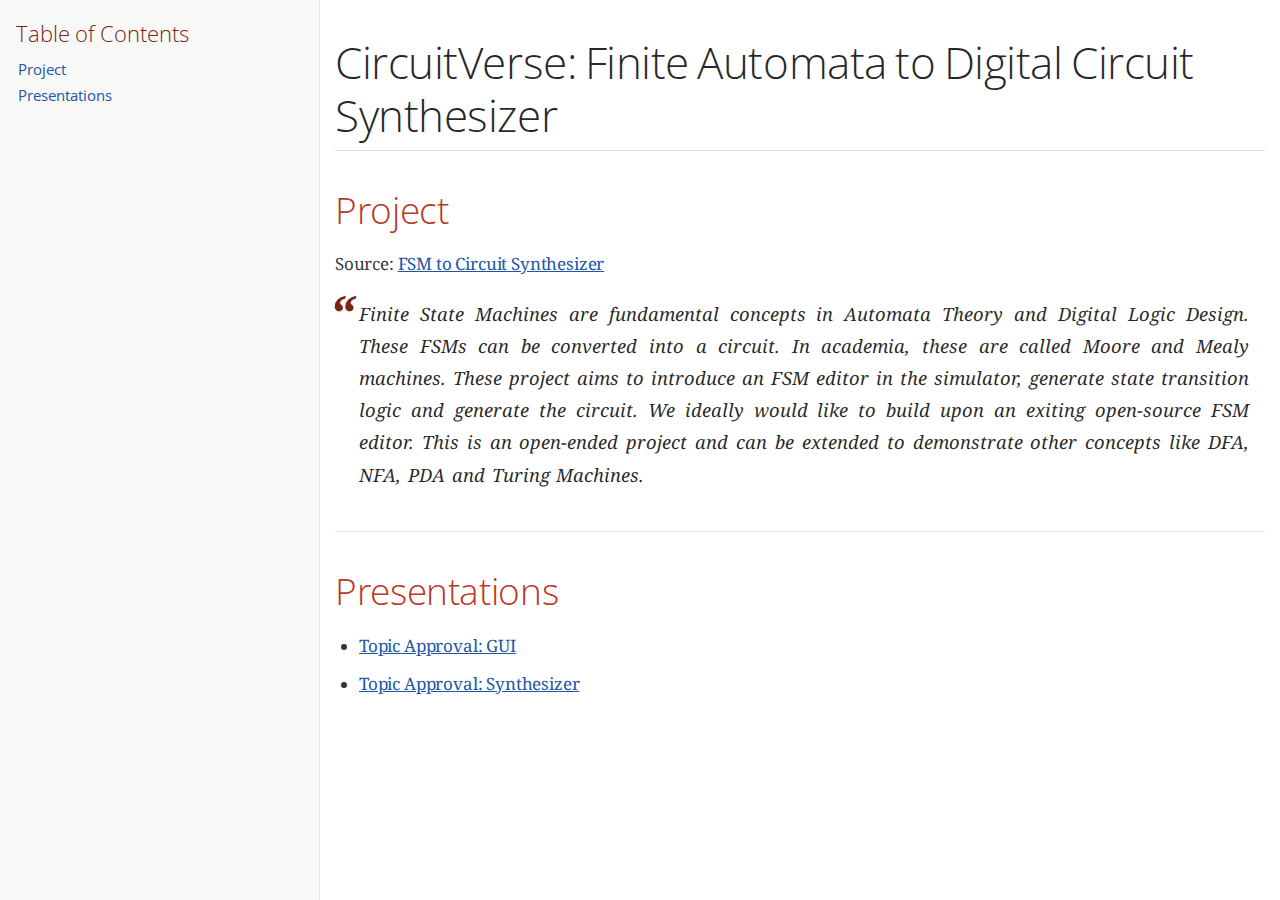
==== index.html @ 6d795ffc "Deploy to pages: 2022-08-02 21:30:14" ====
<!DOCTYPE html>
<html lang="en">
<head>
<meta charset="UTF-8">
<meta http-equiv="X-UA-Compatible" content="IE=edge">
<meta name="viewport" content="width=device-width, initial-scale=1.0">
<meta name="generator" content="Asciidoctor 2.0.17">
<title>CircuitVerse: Finite Automata to Digital Circuit Synthesizer</title>
<link rel="stylesheet" href="https://fonts.googleapis.com/css?family=Open+Sans:300,300italic,400,400italic,600,600italic%7CNoto+Serif:400,400italic,700,700italic%7CDroid+Sans+Mono:400,700">
<style>
/*! Asciidoctor default stylesheet | MIT License | https://asciidoctor.org */
/* Uncomment the following line when using as a custom stylesheet */
/* @import "https://fonts.googleapis.com/css?family=Open+Sans:300,300italic,400,400italic,600,600italic%7CNoto+Serif:400,400italic,700,700italic%7CDroid+Sans+Mono:400,700"; */
html{font-family:sans-serif;-webkit-text-size-adjust:100%}
a{background:none}
a:focus{outline:thin dotted}
a:active,a:hover{outline:0}
h1{font-size:2em;margin:.67em 0}
b,strong{font-weight:bold}
abbr{font-size:.9em}
abbr[title]{cursor:help;border-bottom:1px dotted #dddddf;text-decoration:none}
dfn{font-style:italic}
hr{height:0}
mark{background:#ff0;color:#000}
code,kbd,pre,samp{font-family:monospace;font-size:1em}
pre{white-space:pre-wrap}
q{quotes:"\201C" "\201D" "\2018" "\2019"}
small{font-size:80%}
sub,sup{font-size:75%;line-height:0;position:relative;vertical-align:baseline}
sup{top:-.5em}
sub{bottom:-.25em}
img{border:0}
svg:not(:root){overflow:hidden}
figure{margin:0}
audio,video{display:inline-block}
audio:not([controls]){display:none;height:0}
fieldset{border:1px solid silver;margin:0 2px;padding:.35em .625em .75em}
legend{border:0;padding:0}
button,input,select,textarea{font-family:inherit;font-size:100%;margin:0}
button,input{line-height:normal}
button,select{text-transform:none}
button,html input[type=button],input[type=reset],input[type=submit]{-webkit-appearance:button;cursor:pointer}
button[disabled],html input[disabled]{cursor:default}
input[type=checkbox],input[type=radio]{padding:0}
button::-moz-focus-inner,input::-moz-focus-inner{border:0;padding:0}
textarea{overflow:auto;vertical-align:top}
table{border-collapse:collapse;border-spacing:0}
*,::before,::after{box-sizing:border-box}
html,body{font-size:100%}
body{background:#fff;color:rgba(0,0,0,.8);padding:0;margin:0;font-family:"Noto Serif","DejaVu Serif",serif;line-height:1;position:relative;cursor:auto;-moz-tab-size:4;-o-tab-size:4;tab-size:4;word-wrap:anywhere;-moz-osx-font-smoothing:grayscale;-webkit-font-smoothing:antialiased}
a:hover{cursor:pointer}
img,object,embed{max-width:100%;height:auto}
object,embed{height:100%}
img{-ms-interpolation-mode:bicubic}
.left{float:left!important}
.right{float:right!important}
.text-left{text-align:left!important}
.text-right{text-align:right!important}
.text-center{text-align:center!important}
.text-justify{text-align:justify!important}
.hide{display:none}
img,object,svg{display:inline-block;vertical-align:middle}
textarea{height:auto;min-height:50px}
select{width:100%}
.subheader,.admonitionblock td.content>.title,.audioblock>.title,.exampleblock>.title,.imageblock>.title,.listingblock>.title,.literalblock>.title,.stemblock>.title,.openblock>.title,.paragraph>.title,.quoteblock>.title,table.tableblock>.title,.verseblock>.title,.videoblock>.title,.dlist>.title,.olist>.title,.ulist>.title,.qlist>.title,.hdlist>.title{line-height:1.45;color:#7a2518;font-weight:400;margin-top:0;margin-bottom:.25em}
div,dl,dt,dd,ul,ol,li,h1,h2,h3,#toctitle,.sidebarblock>.content>.title,h4,h5,h6,pre,form,p,blockquote,th,td{margin:0;padding:0}
a{color:#2156a5;text-decoration:underline;line-height:inherit}
a:hover,a:focus{color:#1d4b8f}
a img{border:0}
p{line-height:1.6;margin-bottom:1.25em;text-rendering:optimizeLegibility}
p aside{font-size:.875em;line-height:1.35;font-style:italic}
h1,h2,h3,#toctitle,.sidebarblock>.content>.title,h4,h5,h6{font-family:"Open Sans","DejaVu Sans",sans-serif;font-weight:300;font-style:normal;color:#ba3925;text-rendering:optimizeLegibility;margin-top:1em;margin-bottom:.5em;line-height:1.0125em}
h1 small,h2 small,h3 small,#toctitle small,.sidebarblock>.content>.title small,h4 small,h5 small,h6 small{font-size:60%;color:#e99b8f;line-height:0}
h1{font-size:2.125em}
h2{font-size:1.6875em}
h3,#toctitle,.sidebarblock>.content>.title{font-size:1.375em}
h4,h5{font-size:1.125em}
h6{font-size:1em}
hr{border:solid #dddddf;border-width:1px 0 0;clear:both;margin:1.25em 0 1.1875em}
em,i{font-style:italic;line-height:inherit}
strong,b{font-weight:bold;line-height:inherit}
small{font-size:60%;line-height:inherit}
code{font-family:"Droid Sans Mono","DejaVu Sans Mono",monospace;font-weight:400;color:rgba(0,0,0,.9)}
ul,ol,dl{line-height:1.6;margin-bottom:1.25em;list-style-position:outside;font-family:inherit}
ul,ol{margin-left:1.5em}
ul li ul,ul li ol{margin-left:1.25em;margin-bottom:0}
ul.square li ul,ul.circle li ul,ul.disc li ul{list-style:inherit}
ul.square{list-style-type:square}
ul.circle{list-style-type:circle}
ul.disc{list-style-type:disc}
ol li ul,ol li ol{margin-left:1.25em;margin-bottom:0}
dl dt{margin-bottom:.3125em;font-weight:bold}
dl dd{margin-bottom:1.25em}
blockquote{margin:0 0 1.25em;padding:.5625em 1.25em 0 1.1875em;border-left:1px solid #ddd}
blockquote,blockquote p{line-height:1.6;color:rgba(0,0,0,.85)}
@media screen and (min-width:768px){h1,h2,h3,#toctitle,.sidebarblock>.content>.title,h4,h5,h6{line-height:1.2}
h1{font-size:2.75em}
h2{font-size:2.3125em}
h3,#toctitle,.sidebarblock>.content>.title{font-size:1.6875em}
h4{font-size:1.4375em}}
table{background:#fff;margin-bottom:1.25em;border:1px solid #dedede;word-wrap:normal}
table thead,table tfoot{background:#f7f8f7}
table thead tr th,table thead tr td,table tfoot tr th,table tfoot tr td{padding:.5em .625em .625em;font-size:inherit;color:rgba(0,0,0,.8);text-align:left}
table tr th,table tr td{padding:.5625em .625em;font-size:inherit;color:rgba(0,0,0,.8)}
table tr.even,table tr.alt{background:#f8f8f7}
table thead tr th,table tfoot tr th,table tbody tr td,table tr td,table tfoot tr td{line-height:1.6}
h1,h2,h3,#toctitle,.sidebarblock>.content>.title,h4,h5,h6{line-height:1.2;word-spacing:-.05em}
h1 strong,h2 strong,h3 strong,#toctitle strong,.sidebarblock>.content>.title strong,h4 strong,h5 strong,h6 strong{font-weight:400}
.center{margin-left:auto;margin-right:auto}
.stretch{width:100%}
.clearfix::before,.clearfix::after,.float-group::before,.float-group::after{content:" ";display:table}
.clearfix::after,.float-group::after{clear:both}
:not(pre).nobreak{word-wrap:normal}
:not(pre).nowrap{white-space:nowrap}
:not(pre).pre-wrap{white-space:pre-wrap}
:not(pre):not([class^=L])>code{font-size:.9375em;font-style:normal!important;letter-spacing:0;padding:.1em .5ex;word-spacing:-.15em;background:#f7f7f8;border-radius:4px;line-height:1.45;text-rendering:optimizeSpeed}
pre{color:rgba(0,0,0,.9);font-family:"Droid Sans Mono","DejaVu Sans Mono",monospace;line-height:1.45;text-rendering:optimizeSpeed}
pre code,pre pre{color:inherit;font-size:inherit;line-height:inherit}
pre>code{display:block}
pre.nowrap,pre.nowrap pre{white-space:pre;word-wrap:normal}
em em{font-style:normal}
strong strong{font-weight:400}
.keyseq{color:rgba(51,51,51,.8)}
kbd{font-family:"Droid Sans Mono","DejaVu Sans Mono",monospace;display:inline-block;color:rgba(0,0,0,.8);font-size:.65em;line-height:1.45;background:#f7f7f7;border:1px solid #ccc;border-radius:3px;box-shadow:0 1px 0 rgba(0,0,0,.2),inset 0 0 0 .1em #fff;margin:0 .15em;padding:.2em .5em;vertical-align:middle;position:relative;top:-.1em;white-space:nowrap}
.keyseq kbd:first-child{margin-left:0}
.keyseq kbd:last-child{margin-right:0}
.menuseq,.menuref{color:#000}
.menuseq b:not(.caret),.menuref{font-weight:inherit}
.menuseq{word-spacing:-.02em}
.menuseq b.caret{font-size:1.25em;line-height:.8}
.menuseq i.caret{font-weight:bold;text-align:center;width:.45em}
b.button::before,b.button::after{position:relative;top:-1px;font-weight:400}
b.button::before{content:"[";padding:0 3px 0 2px}
b.button::after{content:"]";padding:0 2px 0 3px}
p a>code:hover{color:rgba(0,0,0,.9)}
#header,#content,#footnotes,#footer{width:100%;margin:0 auto;max-width:62.5em;*zoom:1;position:relative;padding-left:.9375em;padding-right:.9375em}
#header::before,#header::after,#content::before,#content::after,#footnotes::before,#footnotes::after,#footer::before,#footer::after{content:" ";display:table}
#header::after,#content::after,#footnotes::after,#footer::after{clear:both}
#content{margin-top:1.25em}
#content::before{content:none}
#header>h1:first-child{color:rgba(0,0,0,.85);margin-top:2.25rem;margin-bottom:0}
#header>h1:first-child+#toc{margin-top:8px;border-top:1px solid #dddddf}
#header>h1:only-child,body.toc2 #header>h1:nth-last-child(2){border-bottom:1px solid #dddddf;padding-bottom:8px}
#header .details{border-bottom:1px solid #dddddf;line-height:1.45;padding-top:.25em;padding-bottom:.25em;padding-left:.25em;color:rgba(0,0,0,.6);display:flex;flex-flow:row wrap}
#header .details span:first-child{margin-left:-.125em}
#header .details span.email a{color:rgba(0,0,0,.85)}
#header .details br{display:none}
#header .details br+span::before{content:"\00a0\2013\00a0"}
#header .details br+span.author::before{content:"\00a0\22c5\00a0";color:rgba(0,0,0,.85)}
#header .details br+span#revremark::before{content:"\00a0|\00a0"}
#header #revnumber{text-transform:capitalize}
#header #revnumber::after{content:"\00a0"}
#content>h1:first-child:not([class]){color:rgba(0,0,0,.85);border-bottom:1px solid #dddddf;padding-bottom:8px;margin-top:0;padding-top:1rem;margin-bottom:1.25rem}
#toc{border-bottom:1px solid #e7e7e9;padding-bottom:.5em}
#toc>ul{margin-left:.125em}
#toc ul.sectlevel0>li>a{font-style:italic}
#toc ul.sectlevel0 ul.sectlevel1{margin:.5em 0}
#toc ul{font-family:"Open Sans","DejaVu Sans",sans-serif;list-style-type:none}
#toc li{line-height:1.3334;margin-top:.3334em}
#toc a{text-decoration:none}
#toc a:active{text-decoration:underline}
#toctitle{color:#7a2518;font-size:1.2em}
@media screen and (min-width:768px){#toctitle{font-size:1.375em}
body.toc2{padding-left:15em;padding-right:0}
#toc.toc2{margin-top:0!important;background:#f8f8f7;position:fixed;width:15em;left:0;top:0;border-right:1px solid #e7e7e9;border-top-width:0!important;border-bottom-width:0!important;z-index:1000;padding:1.25em 1em;height:100%;overflow:auto}
#toc.toc2 #toctitle{margin-top:0;margin-bottom:.8rem;font-size:1.2em}
#toc.toc2>ul{font-size:.9em;margin-bottom:0}
#toc.toc2 ul ul{margin-left:0;padding-left:1em}
#toc.toc2 ul.sectlevel0 ul.sectlevel1{padding-left:0;margin-top:.5em;margin-bottom:.5em}
body.toc2.toc-right{padding-left:0;padding-right:15em}
body.toc2.toc-right #toc.toc2{border-right-width:0;border-left:1px solid #e7e7e9;left:auto;right:0}}
@media screen and (min-width:1280px){body.toc2{padding-left:20em;padding-right:0}
#toc.toc2{width:20em}
#toc.toc2 #toctitle{font-size:1.375em}
#toc.toc2>ul{font-size:.95em}
#toc.toc2 ul ul{padding-left:1.25em}
body.toc2.toc-right{padding-left:0;padding-right:20em}}
#content #toc{border:1px solid #e0e0dc;margin-bottom:1.25em;padding:1.25em;background:#f8f8f7;border-radius:4px}
#content #toc>:first-child{margin-top:0}
#content #toc>:last-child{margin-bottom:0}
#footer{max-width:none;background:rgba(0,0,0,.8);padding:1.25em}
#footer-text{color:hsla(0,0%,100%,.8);line-height:1.44}
#content{margin-bottom:.625em}
.sect1{padding-bottom:.625em}
@media screen and (min-width:768px){#content{margin-bottom:1.25em}
.sect1{padding-bottom:1.25em}}
.sect1:last-child{padding-bottom:0}
.sect1+.sect1{border-top:1px solid #e7e7e9}
#content h1>a.anchor,h2>a.anchor,h3>a.anchor,#toctitle>a.anchor,.sidebarblock>.content>.title>a.anchor,h4>a.anchor,h5>a.anchor,h6>a.anchor{position:absolute;z-index:1001;width:1.5ex;margin-left:-1.5ex;display:block;text-decoration:none!important;visibility:hidden;text-align:center;font-weight:400}
#content h1>a.anchor::before,h2>a.anchor::before,h3>a.anchor::before,#toctitle>a.anchor::before,.sidebarblock>.content>.title>a.anchor::before,h4>a.anchor::before,h5>a.anchor::before,h6>a.anchor::before{content:"\00A7";font-size:.85em;display:block;padding-top:.1em}
#content h1:hover>a.anchor,#content h1>a.anchor:hover,h2:hover>a.anchor,h2>a.anchor:hover,h3:hover>a.anchor,#toctitle:hover>a.anchor,.sidebarblock>.content>.title:hover>a.anchor,h3>a.anchor:hover,#toctitle>a.anchor:hover,.sidebarblock>.content>.title>a.anchor:hover,h4:hover>a.anchor,h4>a.anchor:hover,h5:hover>a.anchor,h5>a.anchor:hover,h6:hover>a.anchor,h6>a.anchor:hover{visibility:visible}
#content h1>a.link,h2>a.link,h3>a.link,#toctitle>a.link,.sidebarblock>.content>.title>a.link,h4>a.link,h5>a.link,h6>a.link{color:#ba3925;text-decoration:none}
#content h1>a.link:hover,h2>a.link:hover,h3>a.link:hover,#toctitle>a.link:hover,.sidebarblock>.content>.title>a.link:hover,h4>a.link:hover,h5>a.link:hover,h6>a.link:hover{color:#a53221}
details,.audioblock,.imageblock,.literalblock,.listingblock,.stemblock,.videoblock{margin-bottom:1.25em}
details{margin-left:1.25rem}
details>summary{cursor:pointer;display:block;position:relative;line-height:1.6;margin-bottom:.625rem;outline:none;-webkit-tap-highlight-color:transparent}
details>summary::-webkit-details-marker{display:none}
details>summary::before{content:"";border:solid transparent;border-left:solid;border-width:.3em 0 .3em .5em;position:absolute;top:.5em;left:-1.25rem;transform:translateX(15%)}
details[open]>summary::before{border:solid transparent;border-top:solid;border-width:.5em .3em 0;transform:translateY(15%)}
details>summary::after{content:"";width:1.25rem;height:1em;position:absolute;top:.3em;left:-1.25rem}
.admonitionblock td.content>.title,.audioblock>.title,.exampleblock>.title,.imageblock>.title,.listingblock>.title,.literalblock>.title,.stemblock>.title,.openblock>.title,.paragraph>.title,.quoteblock>.title,table.tableblock>.title,.verseblock>.title,.videoblock>.title,.dlist>.title,.olist>.title,.ulist>.title,.qlist>.title,.hdlist>.title{text-rendering:optimizeLegibility;text-align:left;font-family:"Noto Serif","DejaVu Serif",serif;font-size:1rem;font-style:italic}
table.tableblock.fit-content>caption.title{white-space:nowrap;width:0}
.paragraph.lead>p,#preamble>.sectionbody>[class=paragraph]:first-of-type p{font-size:1.21875em;line-height:1.6;color:rgba(0,0,0,.85)}
.admonitionblock>table{border-collapse:separate;border:0;background:none;width:100%}
.admonitionblock>table td.icon{text-align:center;width:80px}
.admonitionblock>table td.icon img{max-width:none}
.admonitionblock>table td.icon .title{font-weight:bold;font-family:"Open Sans","DejaVu Sans",sans-serif;text-transform:uppercase}
.admonitionblock>table td.content{padding-left:1.125em;padding-right:1.25em;border-left:1px solid #dddddf;color:rgba(0,0,0,.6);word-wrap:anywhere}
.admonitionblock>table td.content>:last-child>:last-child{margin-bottom:0}
.exampleblock>.content{border:1px solid #e6e6e6;margin-bottom:1.25em;padding:1.25em;background:#fff;border-radius:4px}
.exampleblock>.content>:first-child{margin-top:0}
.exampleblock>.content>:last-child{margin-bottom:0}
.sidebarblock{border:1px solid #dbdbd6;margin-bottom:1.25em;padding:1.25em;background:#f3f3f2;border-radius:4px}
.sidebarblock>:first-child{margin-top:0}
.sidebarblock>:last-child{margin-bottom:0}
.sidebarblock>.content>.title{color:#7a2518;margin-top:0;text-align:center}
.exampleblock>.content>:last-child>:last-child,.exampleblock>.content .olist>ol>li:last-child>:last-child,.exampleblock>.content .ulist>ul>li:last-child>:last-child,.exampleblock>.content .qlist>ol>li:last-child>:last-child,.sidebarblock>.content>:last-child>:last-child,.sidebarblock>.content .olist>ol>li:last-child>:last-child,.sidebarblock>.content .ulist>ul>li:last-child>:last-child,.sidebarblock>.content .qlist>ol>li:last-child>:last-child{margin-bottom:0}
.literalblock pre,.listingblock>.content>pre{border-radius:4px;overflow-x:auto;padding:1em;font-size:.8125em}
@media screen and (min-width:768px){.literalblock pre,.listingblock>.content>pre{font-size:.90625em}}
@media screen and (min-width:1280px){.literalblock pre,.listingblock>.content>pre{font-size:1em}}
.literalblock pre,.listingblock>.content>pre:not(.highlight),.listingblock>.content>pre[class=highlight],.listingblock>.content>pre[class^="highlight "]{background:#f7f7f8}
.literalblock.output pre{color:#f7f7f8;background:rgba(0,0,0,.9)}
.listingblock>.content{position:relative}
.listingblock code[data-lang]::before{display:none;content:attr(data-lang);position:absolute;font-size:.75em;top:.425rem;right:.5rem;line-height:1;text-transform:uppercase;color:inherit;opacity:.5}
.listingblock:hover code[data-lang]::before{display:block}
.listingblock.terminal pre .command::before{content:attr(data-prompt);padding-right:.5em;color:inherit;opacity:.5}
.listingblock.terminal pre .command:not([data-prompt])::before{content:"$"}
.listingblock pre.highlightjs{padding:0}
.listingblock pre.highlightjs>code{padding:1em;border-radius:4px}
.listingblock pre.prettyprint{border-width:0}
.prettyprint{background:#f7f7f8}
pre.prettyprint .linenums{line-height:1.45;margin-left:2em}
pre.prettyprint li{background:none;list-style-type:inherit;padding-left:0}
pre.prettyprint li code[data-lang]::before{opacity:1}
pre.prettyprint li:not(:first-child) code[data-lang]::before{display:none}
table.linenotable{border-collapse:separate;border:0;margin-bottom:0;background:none}
table.linenotable td[class]{color:inherit;vertical-align:top;padding:0;line-height:inherit;white-space:normal}
table.linenotable td.code{padding-left:.75em}
table.linenotable td.linenos,pre.pygments .linenos{border-right:1px solid;opacity:.35;padding-right:.5em;-webkit-user-select:none;-moz-user-select:none;-ms-user-select:none;user-select:none}
pre.pygments span.linenos{display:inline-block;margin-right:.75em}
.quoteblock{margin:0 1em 1.25em 1.5em;display:table}
.quoteblock:not(.excerpt)>.title{margin-left:-1.5em;margin-bottom:.75em}
.quoteblock blockquote,.quoteblock p{color:rgba(0,0,0,.85);font-size:1.15rem;line-height:1.75;word-spacing:.1em;letter-spacing:0;font-style:italic;text-align:justify}
.quoteblock blockquote{margin:0;padding:0;border:0}
.quoteblock blockquote::before{content:"\201c";float:left;font-size:2.75em;font-weight:bold;line-height:.6em;margin-left:-.6em;color:#7a2518;text-shadow:0 1px 2px rgba(0,0,0,.1)}
.quoteblock blockquote>.paragraph:last-child p{margin-bottom:0}
.quoteblock .attribution{margin-top:.75em;margin-right:.5ex;text-align:right}
.verseblock{margin:0 1em 1.25em}
.verseblock pre{font-family:"Open Sans","DejaVu Sans",sans-serif;font-size:1.15rem;color:rgba(0,0,0,.85);font-weight:300;text-rendering:optimizeLegibility}
.verseblock pre strong{font-weight:400}
.verseblock .attribution{margin-top:1.25rem;margin-left:.5ex}
.quoteblock .attribution,.verseblock .attribution{font-size:.9375em;line-height:1.45;font-style:italic}
.quoteblock .attribution br,.verseblock .attribution br{display:none}
.quoteblock .attribution cite,.verseblock .attribution cite{display:block;letter-spacing:-.025em;color:rgba(0,0,0,.6)}
.quoteblock.abstract blockquote::before,.quoteblock.excerpt blockquote::before,.quoteblock .quoteblock blockquote::before{display:none}
.quoteblock.abstract blockquote,.quoteblock.abstract p,.quoteblock.excerpt blockquote,.quoteblock.excerpt p,.quoteblock .quoteblock blockquote,.quoteblock .quoteblock p{line-height:1.6;word-spacing:0}
.quoteblock.abstract{margin:0 1em 1.25em;display:block}
.quoteblock.abstract>.title{margin:0 0 .375em;font-size:1.15em;text-align:center}
.quoteblock.excerpt>blockquote,.quoteblock .quoteblock{padding:0 0 .25em 1em;border-left:.25em solid #dddddf}
.quoteblock.excerpt,.quoteblock .quoteblock{margin-left:0}
.quoteblock.excerpt blockquote,.quoteblock.excerpt p,.quoteblock .quoteblock blockquote,.quoteblock .quoteblock p{color:inherit;font-size:1.0625rem}
.quoteblock.excerpt .attribution,.quoteblock .quoteblock .attribution{color:inherit;font-size:.85rem;text-align:left;margin-right:0}
p.tableblock:last-child{margin-bottom:0}
td.tableblock>.content{margin-bottom:1.25em;word-wrap:anywhere}
td.tableblock>.content>:last-child{margin-bottom:-1.25em}
table.tableblock,th.tableblock,td.tableblock{border:0 solid #dedede}
table.grid-all>*>tr>*{border-width:1px}
table.grid-cols>*>tr>*{border-width:0 1px}
table.grid-rows>*>tr>*{border-width:1px 0}
table.frame-all{border-width:1px}
table.frame-ends{border-width:1px 0}
table.frame-sides{border-width:0 1px}
table.frame-none>colgroup+*>:first-child>*,table.frame-sides>colgroup+*>:first-child>*{border-top-width:0}
table.frame-none>:last-child>:last-child>*,table.frame-sides>:last-child>:last-child>*{border-bottom-width:0}
table.frame-none>*>tr>:first-child,table.frame-ends>*>tr>:first-child{border-left-width:0}
table.frame-none>*>tr>:last-child,table.frame-ends>*>tr>:last-child{border-right-width:0}
table.stripes-all>*>tr,table.stripes-odd>*>tr:nth-of-type(odd),table.stripes-even>*>tr:nth-of-type(even),table.stripes-hover>*>tr:hover{background:#f8f8f7}
th.halign-left,td.halign-left{text-align:left}
th.halign-right,td.halign-right{text-align:right}
th.halign-center,td.halign-center{text-align:center}
th.valign-top,td.valign-top{vertical-align:top}
th.valign-bottom,td.valign-bottom{vertical-align:bottom}
th.valign-middle,td.valign-middle{vertical-align:middle}
table thead th,table tfoot th{font-weight:bold}
tbody tr th{background:#f7f8f7}
tbody tr th,tbody tr th p,tfoot tr th,tfoot tr th p{color:rgba(0,0,0,.8);font-weight:bold}
p.tableblock>code:only-child{background:none;padding:0}
p.tableblock{font-size:1em}
ol{margin-left:1.75em}
ul li ol{margin-left:1.5em}
dl dd{margin-left:1.125em}
dl dd:last-child,dl dd:last-child>:last-child{margin-bottom:0}
li p,ul dd,ol dd,.olist .olist,.ulist .ulist,.ulist .olist,.olist .ulist{margin-bottom:.625em}
ul.checklist,ul.none,ol.none,ul.no-bullet,ol.no-bullet,ol.unnumbered,ul.unstyled,ol.unstyled{list-style-type:none}
ul.no-bullet,ol.no-bullet,ol.unnumbered{margin-left:.625em}
ul.unstyled,ol.unstyled{margin-left:0}
li>p:empty:only-child::before{content:"";display:inline-block}
ul.checklist>li>p:first-child{margin-left:-1em}
ul.checklist>li>p:first-child>.fa-square-o:first-child,ul.checklist>li>p:first-child>.fa-check-square-o:first-child{width:1.25em;font-size:.8em;position:relative;bottom:.125em}
ul.checklist>li>p:first-child>input[type=checkbox]:first-child{margin-right:.25em}
ul.inline{display:flex;flex-flow:row wrap;list-style:none;margin:0 0 .625em -1.25em}
ul.inline>li{margin-left:1.25em}
.unstyled dl dt{font-weight:400;font-style:normal}
ol.arabic{list-style-type:decimal}
ol.decimal{list-style-type:decimal-leading-zero}
ol.loweralpha{list-style-type:lower-alpha}
ol.upperalpha{list-style-type:upper-alpha}
ol.lowerroman{list-style-type:lower-roman}
ol.upperroman{list-style-type:upper-roman}
ol.lowergreek{list-style-type:lower-greek}
.hdlist>table,.colist>table{border:0;background:none}
.hdlist>table>tbody>tr,.colist>table>tbody>tr{background:none}
td.hdlist1,td.hdlist2{vertical-align:top;padding:0 .625em}
td.hdlist1{font-weight:bold;padding-bottom:1.25em}
td.hdlist2{word-wrap:anywhere}
.literalblock+.colist,.listingblock+.colist{margin-top:-.5em}
.colist td:not([class]):first-child{padding:.4em .75em 0;line-height:1;vertical-align:top}
.colist td:not([class]):first-child img{max-width:none}
.colist td:not([class]):last-child{padding:.25em 0}
.thumb,.th{line-height:0;display:inline-block;border:4px solid #fff;box-shadow:0 0 0 1px #ddd}
.imageblock.left{margin:.25em .625em 1.25em 0}
.imageblock.right{margin:.25em 0 1.25em .625em}
.imageblock>.title{margin-bottom:0}
.imageblock.thumb,.imageblock.th{border-width:6px}
.imageblock.thumb>.title,.imageblock.th>.title{padding:0 .125em}
.image.left,.image.right{margin-top:.25em;margin-bottom:.25em;display:inline-block;line-height:0}
.image.left{margin-right:.625em}
.image.right{margin-left:.625em}
a.image{text-decoration:none;display:inline-block}
a.image object{pointer-events:none}
sup.footnote,sup.footnoteref{font-size:.875em;position:static;vertical-align:super}
sup.footnote a,sup.footnoteref a{text-decoration:none}
sup.footnote a:active,sup.footnoteref a:active{text-decoration:underline}
#footnotes{padding-top:.75em;padding-bottom:.75em;margin-bottom:.625em}
#footnotes hr{width:20%;min-width:6.25em;margin:-.25em 0 .75em;border-width:1px 0 0}
#footnotes .footnote{padding:0 .375em 0 .225em;line-height:1.3334;font-size:.875em;margin-left:1.2em;margin-bottom:.2em}
#footnotes .footnote a:first-of-type{font-weight:bold;text-decoration:none;margin-left:-1.05em}
#footnotes .footnote:last-of-type{margin-bottom:0}
#content #footnotes{margin-top:-.625em;margin-bottom:0;padding:.75em 0}
div.unbreakable{page-break-inside:avoid}
.big{font-size:larger}
.small{font-size:smaller}
.underline{text-decoration:underline}
.overline{text-decoration:overline}
.line-through{text-decoration:line-through}
.aqua{color:#00bfbf}
.aqua-background{background:#00fafa}
.black{color:#000}
.black-background{background:#000}
.blue{color:#0000bf}
.blue-background{background:#0000fa}
.fuchsia{color:#bf00bf}
.fuchsia-background{background:#fa00fa}
.gray{color:#606060}
.gray-background{background:#7d7d7d}
.green{color:#006000}
.green-background{background:#007d00}
.lime{color:#00bf00}
.lime-background{background:#00fa00}
.maroon{color:#600000}
.maroon-background{background:#7d0000}
.navy{color:#000060}
.navy-background{background:#00007d}
.olive{color:#606000}
.olive-background{background:#7d7d00}
.purple{color:#600060}
.purple-background{background:#7d007d}
.red{color:#bf0000}
.red-background{background:#fa0000}
.silver{color:#909090}
.silver-background{background:#bcbcbc}
.teal{color:#006060}
.teal-background{background:#007d7d}
.white{color:#bfbfbf}
.white-background{background:#fafafa}
.yellow{color:#bfbf00}
.yellow-background{background:#fafa00}
span.icon>.fa{cursor:default}
a span.icon>.fa{cursor:inherit}
.admonitionblock td.icon [class^="fa icon-"]{font-size:2.5em;text-shadow:1px 1px 2px rgba(0,0,0,.5);cursor:default}
.admonitionblock td.icon .icon-note::before{content:"\f05a";color:#19407c}
.admonitionblock td.icon .icon-tip::before{content:"\f0eb";text-shadow:1px 1px 2px rgba(155,155,0,.8);color:#111}
.admonitionblock td.icon .icon-warning::before{content:"\f071";color:#bf6900}
.admonitionblock td.icon .icon-caution::before{content:"\f06d";color:#bf3400}
.admonitionblock td.icon .icon-important::before{content:"\f06a";color:#bf0000}
.conum[data-value]{display:inline-block;color:#fff!important;background:rgba(0,0,0,.8);border-radius:50%;text-align:center;font-size:.75em;width:1.67em;height:1.67em;line-height:1.67em;font-family:"Open Sans","DejaVu Sans",sans-serif;font-style:normal;font-weight:bold}
.conum[data-value] *{color:#fff!important}
.conum[data-value]+b{display:none}
.conum[data-value]::after{content:attr(data-value)}
pre .conum[data-value]{position:relative;top:-.125em}
b.conum *{color:inherit!important}
.conum:not([data-value]):empty{display:none}
dt,th.tableblock,td.content,div.footnote{text-rendering:optimizeLegibility}
h1,h2,p,td.content,span.alt,summary{letter-spacing:-.01em}
p strong,td.content strong,div.footnote strong{letter-spacing:-.005em}
p,blockquote,dt,td.content,span.alt,summary{font-size:1.0625rem}
p{margin-bottom:1.25rem}
.sidebarblock p,.sidebarblock dt,.sidebarblock td.content,p.tableblock{font-size:1em}
.exampleblock>.content{background:#fffef7;border-color:#e0e0dc;box-shadow:0 1px 4px #e0e0dc}
.print-only{display:none!important}
@page{margin:1.25cm .75cm}
@media print{*{box-shadow:none!important;text-shadow:none!important}
html{font-size:80%}
a{color:inherit!important;text-decoration:underline!important}
a.bare,a[href^="#"],a[href^="mailto:"]{text-decoration:none!important}
a[href^="http:"]:not(.bare)::after,a[href^="https:"]:not(.bare)::after{content:"(" attr(href) ")";display:inline-block;font-size:.875em;padding-left:.25em}
abbr[title]{border-bottom:1px dotted}
abbr[title]::after{content:" (" attr(title) ")"}
pre,blockquote,tr,img,object,svg{page-break-inside:avoid}
thead{display:table-header-group}
svg{max-width:100%}
p,blockquote,dt,td.content{font-size:1em;orphans:3;widows:3}
h2,h3,#toctitle,.sidebarblock>.content>.title{page-break-after:avoid}
#header,#content,#footnotes,#footer{max-width:none}
#toc,.sidebarblock,.exampleblock>.content{background:none!important}
#toc{border-bottom:1px solid #dddddf!important;padding-bottom:0!important}
body.book #header{text-align:center}
body.book #header>h1:first-child{border:0!important;margin:2.5em 0 1em}
body.book #header .details{border:0!important;display:block;padding:0!important}
body.book #header .details span:first-child{margin-left:0!important}
body.book #header .details br{display:block}
body.book #header .details br+span::before{content:none!important}
body.book #toc{border:0!important;text-align:left!important;padding:0!important;margin:0!important}
body.book #toc,body.book #preamble,body.book h1.sect0,body.book .sect1>h2{page-break-before:always}
.listingblock code[data-lang]::before{display:block}
#footer{padding:0 .9375em}
.hide-on-print{display:none!important}
.print-only{display:block!important}
.hide-for-print{display:none!important}
.show-for-print{display:inherit!important}}
@media amzn-kf8,print{#header>h1:first-child{margin-top:1.25rem}
.sect1{padding:0!important}
.sect1+.sect1{border:0}
#footer{background:none}
#footer-text{color:rgba(0,0,0,.6);font-size:.9em}}
@media amzn-kf8{#header,#content,#footnotes,#footer{padding:0}}
</style>
</head>
<body class="article toc2 toc-left">
<div id="header">
<h1>CircuitVerse: Finite Automata to Digital Circuit Synthesizer</h1>
<div id="toc" class="toc2">
<div id="toctitle">Table of Contents</div>
<ul class="sectlevel1">
<li><a href="#_project">Project</a></li>
<li><a href="#_presentations">Presentations</a></li>
</ul>
</div>
</div>
<div id="content">
<div class="sect1">
<h2 id="_project">Project</h2>
<div class="sectionbody">
<div class="paragraph">
<p>Source: <a href="https://github.com/CircuitVerse/CircuitVerse/wiki/GSoC%2721-Project-List#project-6---fsm-to-circuit-synthesizer">FSM to Circuit Synthesizer</a></p>
</div>
<div class="quoteblock">
<blockquote>
Finite State Machines are fundamental concepts in Automata Theory and Digital Logic Design.
These FSMs can be converted into a circuit.
In academia, these are called Moore and Mealy machines.
These project aims to introduce an FSM editor in the simulator, generate state transition logic and generate the circuit.
We ideally would like to build upon an exiting open-source FSM editor.
This is an open-ended project and can be extended to demonstrate other concepts like DFA, NFA, PDA and Turing Machines.
</blockquote>
</div>
</div>
</div>
<div class="sect1">
<h2 id="_presentations">Presentations</h2>
<div class="sectionbody">
<div class="ulist">
<ul>
<li>
<p><a href="./presentations/01 Topic Approval - GUI.html">Topic Approval: GUI</a></p>
</li>
<li>
<p><a href="./presentations/01 Topic Approval - Synthesizer.html">Topic Approval: Synthesizer</a></p>
</li>
</ul>
</div>
</div>
</div>
</div>
</body>
</html>
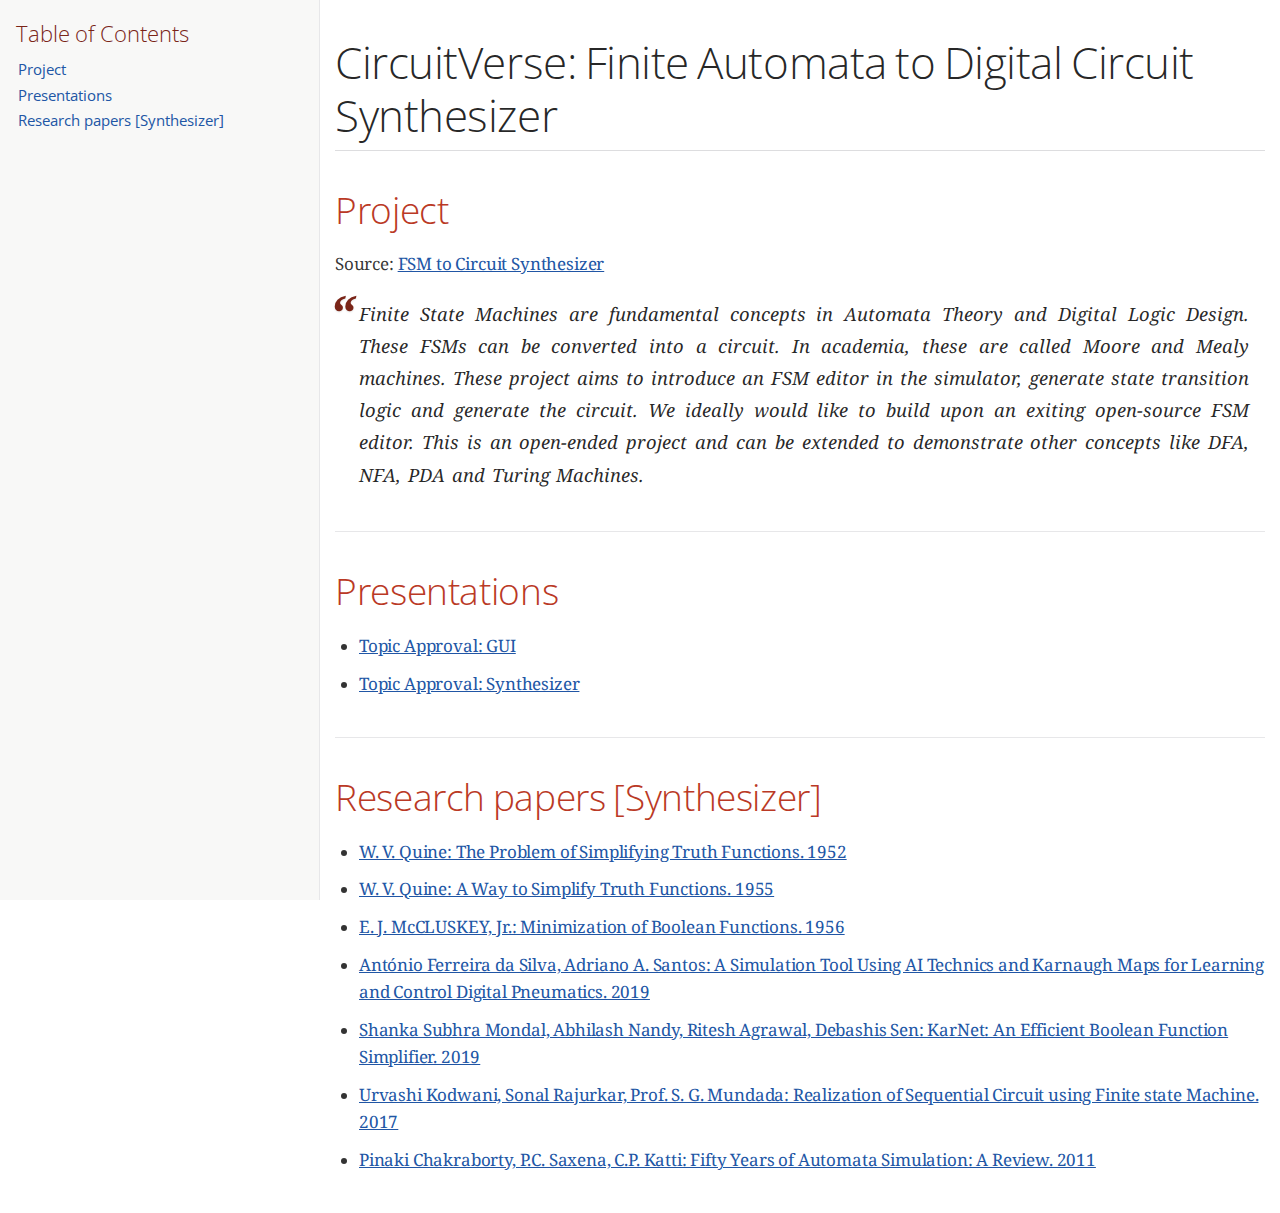
==== commit 01243bed: "Deploy to pages: 2022-08-03 23:50:51" ====
--- a/index.html
+++ b/index.html
@@ -444,6 +444,7 @@
 <ul class="sectlevel1">
 <li><a href="#_project">Project</a></li>
 <li><a href="#_presentations">Presentations</a></li>
+<li><a href="#_research_papers_synthesizer">Research papers [Synthesizer]</a></li>
 </ul>
 </div>
 </div>
@@ -481,6 +482,36 @@
 </div>
 </div>
 </div>
+<div class="sect1">
+<h2 id="_research_papers_synthesizer">Research papers [Synthesizer]</h2>
+<div class="sectionbody">
+<div class="ulist">
+<ul>
+<li>
+<p><a href="../papers_synthesizer/quine1952.pdf">W. V. Quine: The Problem of Simplifying Truth Functions. 1952</a></p>
+</li>
+<li>
+<p><a href="../papers_synthesizer/quine1955.pdf">W. V. Quine: A Way to Simplify Truth Functions. 1955</a></p>
+</li>
+<li>
+<p><a href="../papers_synthesizer/mccluskey1956.pdf">E. J. McCLUSKEY, Jr.: Minimization of Boolean Functions. 1956</a></p>
+</li>
+<li>
+<p><a href="../papers_synthesizer/dasilva2019.pdf">António Ferreira da Silva, Adriano A. Santos: A Simulation Tool Using AI Technics and Karnaugh Maps for Learning and Control Digital Pneumatics. 2019</a></p>
+</li>
+<li>
+<p><a href="../papers_synthesizer/1906.01363.pdf">Shanka Subhra Mondal, Abhilash Nandy, Ritesh Agrawal, Debashis Sen: KarNet: An Efficient Boolean Function Simplifier. 2019</a></p>
+</li>
+<li>
+<p><a href="../papers_synthesizer/kodwani2017.pdf">Urvashi Kodwani, Sonal Rajurkar, Prof. S. G. Mundada: Realization of Sequential Circuit using Finite state Machine. 2017</a></p>
+</li>
+<li>
+<p><a href="../papers_synthesizer/chakraborty2011.pdf">Pinaki Chakraborty, P.C. Saxena, C.P. Katti: Fifty Years of Automata Simulation: A Review. 2011</a></p>
+</li>
+</ul>
+</div>
+</div>
+</div>
 </div>
 </body>
 </html>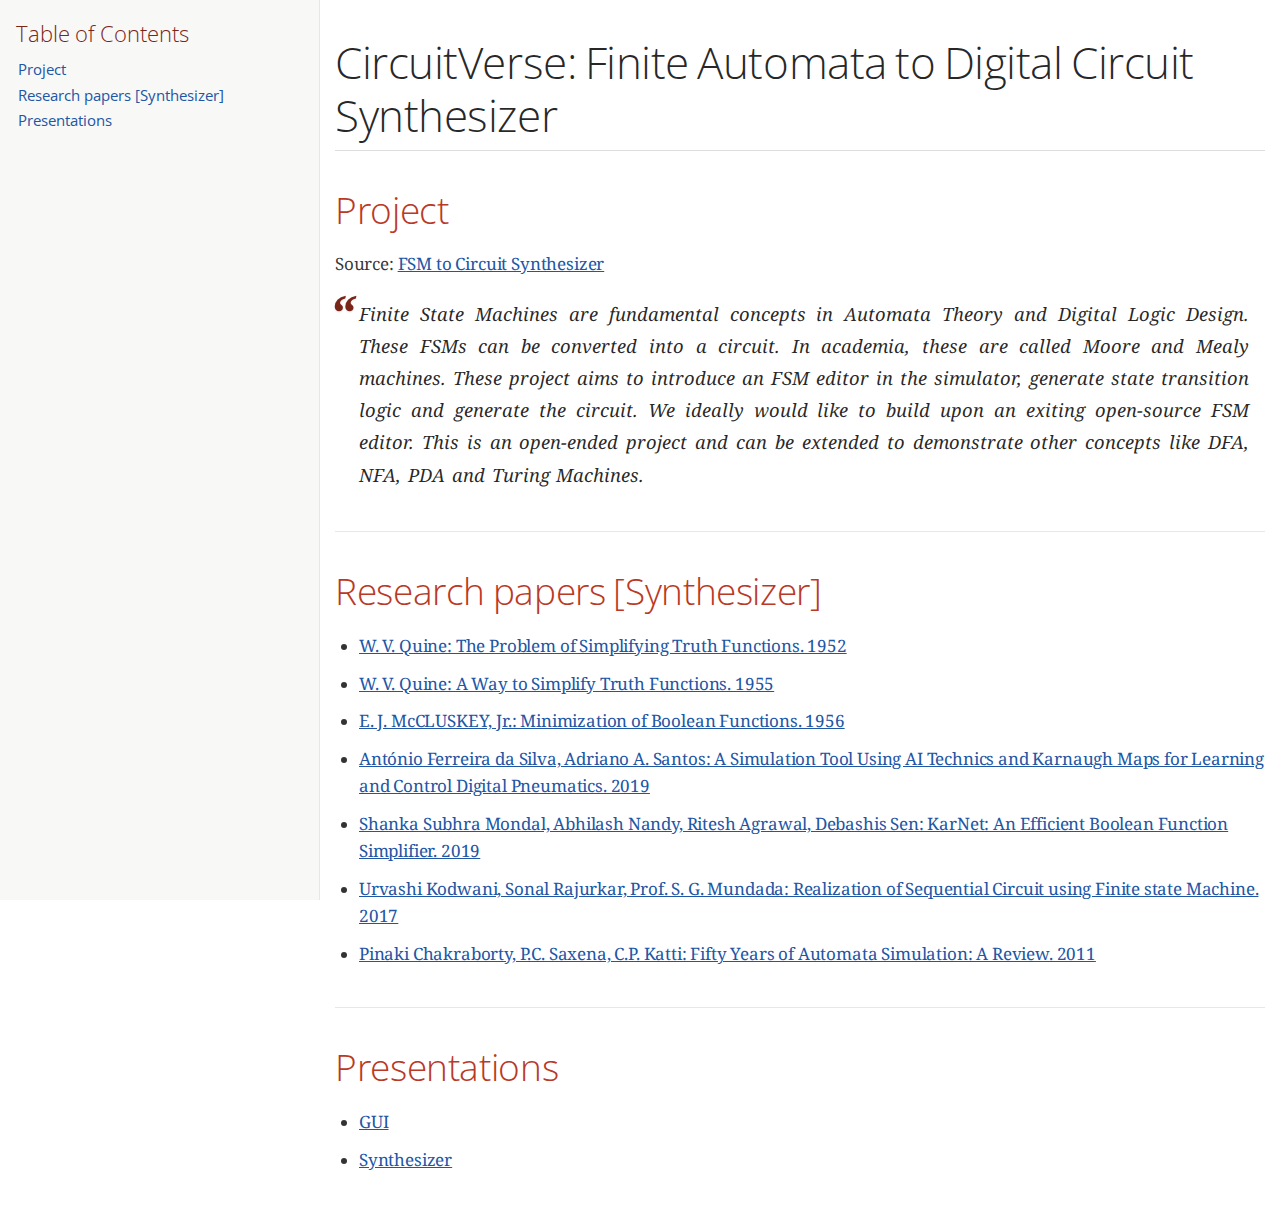
==== commit 4dec40ce: "Deploy to pages: 2022-10-11 16:57:35" ====
--- a/index.html
+++ b/index.html
@@ -443,8 +443,8 @@
 <div id="toctitle">Table of Contents</div>
 <ul class="sectlevel1">
 <li><a href="#_project">Project</a></li>
+<li><a href="#_research_papers_synthesizer">Research papers [Synthesizer]</a></li>
 <li><a href="#_presentations">Presentations</a></li>
-<li><a href="#_research_papers_synthesizer">Research papers [Synthesizer]</a></li>
 </ul>
 </div>
 </div>
@@ -468,45 +468,45 @@
 </div>
 </div>
 <div class="sect1">
+<h2 id="_research_papers_synthesizer">Research papers [Synthesizer]</h2>
+<div class="sectionbody">
+<div class="ulist">
+<ul>
+<li>
+<p><a href="papers_synthesizer/quine1952.pdf">W. V. Quine: The Problem of Simplifying Truth Functions. 1952</a></p>
+</li>
+<li>
+<p><a href="papers_synthesizer/quine1955.pdf">W. V. Quine: A Way to Simplify Truth Functions. 1955</a></p>
+</li>
+<li>
+<p><a href="papers_synthesizer/mccluskey1956.pdf">E. J. McCLUSKEY, Jr.: Minimization of Boolean Functions. 1956</a></p>
+</li>
+<li>
+<p><a href="papers_synthesizer/dasilva2019.pdf">António Ferreira da Silva, Adriano A. Santos: A Simulation Tool Using AI Technics and Karnaugh Maps for Learning and Control Digital Pneumatics. 2019</a></p>
+</li>
+<li>
+<p><a href="papers_synthesizer/1906.01363.pdf">Shanka Subhra Mondal, Abhilash Nandy, Ritesh Agrawal, Debashis Sen: KarNet: An Efficient Boolean Function Simplifier. 2019</a></p>
+</li>
+<li>
+<p><a href="papers_synthesizer/kodwani2017.pdf">Urvashi Kodwani, Sonal Rajurkar, Prof. S. G. Mundada: Realization of Sequential Circuit using Finite state Machine. 2017</a></p>
+</li>
+<li>
+<p><a href="papers_synthesizer/chakraborty2011.pdf">Pinaki Chakraborty, P.C. Saxena, C.P. Katti: Fifty Years of Automata Simulation: A Review. 2011</a></p>
+</li>
+</ul>
+</div>
+</div>
+</div>
+<div class="sect1">
 <h2 id="_presentations">Presentations</h2>
 <div class="sectionbody">
 <div class="ulist">
 <ul>
 <li>
-<p><a href="./presentations/01 Topic Approval - GUI.html">Topic Approval: GUI</a></p>
-</li>
-<li>
-<p><a href="./presentations/01 Topic Approval - Synthesizer.html">Topic Approval: Synthesizer</a></p>
-</li>
-</ul>
-</div>
-</div>
-</div>
-<div class="sect1">
-<h2 id="_research_papers_synthesizer">Research papers [Synthesizer]</h2>
-<div class="sectionbody">
-<div class="ulist">
-<ul>
-<li>
-<p><a href="../papers_synthesizer/quine1952.pdf">W. V. Quine: The Problem of Simplifying Truth Functions. 1952</a></p>
-</li>
-<li>
-<p><a href="../papers_synthesizer/quine1955.pdf">W. V. Quine: A Way to Simplify Truth Functions. 1955</a></p>
-</li>
-<li>
-<p><a href="../papers_synthesizer/mccluskey1956.pdf">E. J. McCLUSKEY, Jr.: Minimization of Boolean Functions. 1956</a></p>
-</li>
-<li>
-<p><a href="../papers_synthesizer/dasilva2019.pdf">António Ferreira da Silva, Adriano A. Santos: A Simulation Tool Using AI Technics and Karnaugh Maps for Learning and Control Digital Pneumatics. 2019</a></p>
-</li>
-<li>
-<p><a href="../papers_synthesizer/1906.01363.pdf">Shanka Subhra Mondal, Abhilash Nandy, Ritesh Agrawal, Debashis Sen: KarNet: An Efficient Boolean Function Simplifier. 2019</a></p>
-</li>
-<li>
-<p><a href="../papers_synthesizer/kodwani2017.pdf">Urvashi Kodwani, Sonal Rajurkar, Prof. S. G. Mundada: Realization of Sequential Circuit using Finite state Machine. 2017</a></p>
-</li>
-<li>
-<p><a href="../papers_synthesizer/chakraborty2011.pdf">Pinaki Chakraborty, P.C. Saxena, C.P. Katti: Fifty Years of Automata Simulation: A Review. 2011</a></p>
+<p><a href="./presentations/GUI">GUI</a></p>
+</li>
+<li>
+<p><a href="./presentations/Synthesizer">Synthesizer</a></p>
 </li>
 </ul>
 </div>
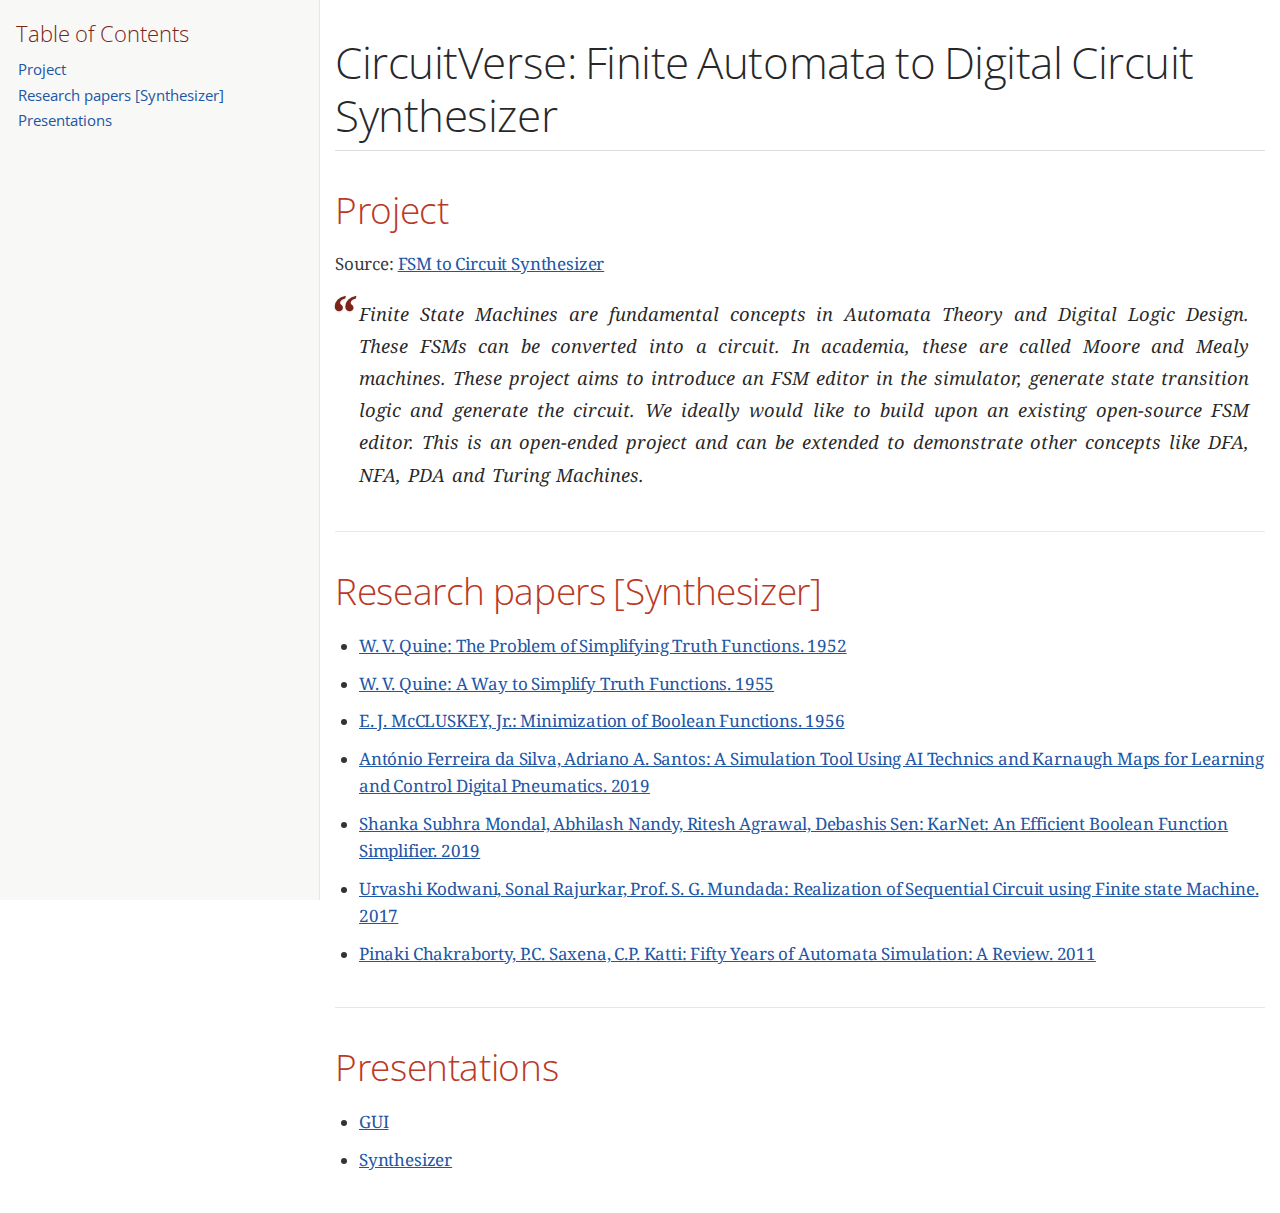
==== commit 28938aee: "Deploy to pages: 2022-10-12 06:35:55" ====
--- a/index.html
+++ b/index.html
@@ -461,7 +461,7 @@
 These FSMs can be converted into a circuit.
 In academia, these are called Moore and Mealy machines.
 These project aims to introduce an FSM editor in the simulator, generate state transition logic and generate the circuit.
-We ideally would like to build upon an exiting open-source FSM editor.
+We ideally would like to build upon an existing open-source FSM editor.
 This is an open-ended project and can be extended to demonstrate other concepts like DFA, NFA, PDA and Turing Machines.
 </blockquote>
 </div>
@@ -503,10 +503,10 @@
 <div class="ulist">
 <ul>
 <li>
-<p><a href="./presentations/GUI">GUI</a></p>
-</li>
-<li>
-<p><a href="./presentations/Synthesizer">Synthesizer</a></p>
+<p><a href="./presentations/GUI.adoc">GUI</a></p>
+</li>
+<li>
+<p><a href="./presentations/Synthesizer.adoc">Synthesizer</a></p>
 </li>
 </ul>
 </div>
